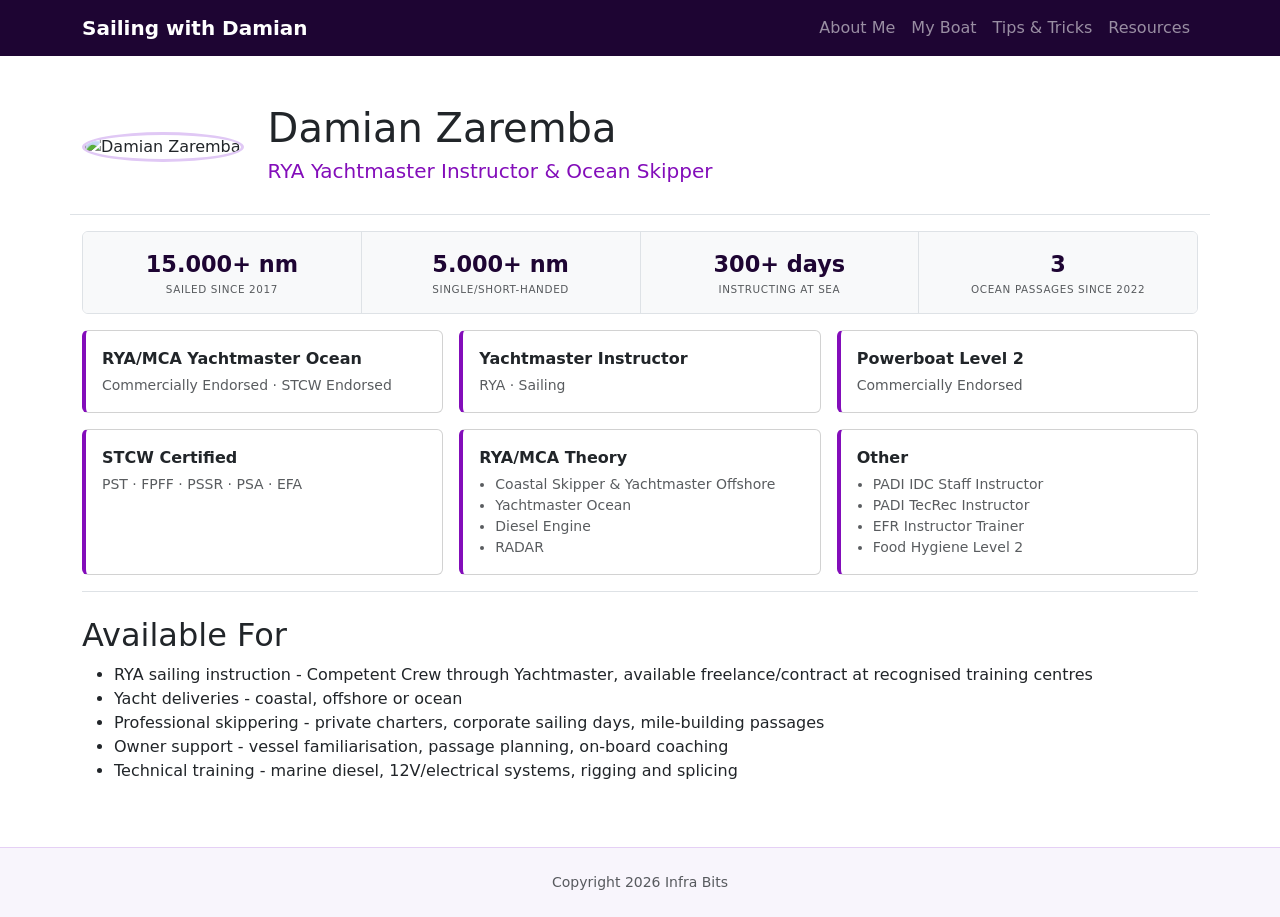
==== index.html @ 9dd18ebf "Auto updated site" ====
<!doctype html><html lang=en-gb><head><meta name=generator content="Hugo 0.165.0"><meta charset=UTF-8><meta name=viewport content="width=device-width,initial-scale=1"><meta name=description content="Commercially endorsed RYA Yachtmaster Instructor and professional skipper, based in the Netherlands and available for tuition, deliveries, and skippering."><title>Sailing with Damian</title><link rel=stylesheet href=https://cdn.jsdelivr.net/npm/bootstrap@5.3.8/dist/css/bootstrap.min.css><link rel=stylesheet href=/css/style.css><meta property="og:title" content="Sailing with Damian"><meta property="og:description" content="Commercially endorsed RYA Yachtmaster Instructor and professional skipper, based in the Netherlands and available for tuition, deliveries, and skippering."><meta property="og:url" content="https://sailingwithdamian.eu/"><meta property="og:type" content="website"><meta property="og:site_name" content="Sailing with Damian"><meta property="og:image" content="https://sailingwithdamian.eu/images/damian.jpg"><meta name=twitter:card content="summary_large_image"><meta name=twitter:title content="Sailing with Damian"><meta name=twitter:description content="Commercially endorsed RYA Yachtmaster Instructor and professional skipper, based in the Netherlands and available for tuition, deliveries, and skippering."><meta name=twitter:image content="https://sailingwithdamian.eu/images/damian.jpg"><script type=application/ld+json>[{"@context":"https://schema.org","@type":"SiteNavigationElement","name":"About Me","url":"https://sailingwithdamian.eu/"},{"@context":"https://schema.org","@type":"SiteNavigationElement","name":"My Boat","url":"https://sailingwithdamian.eu/boat/"},{"@context":"https://schema.org","@type":"SiteNavigationElement","name":"Tips \u0026 Tricks","url":"https://sailingwithdamian.eu/tips-and-tricks/"},{"@context":"https://schema.org","@type":"SiteNavigationElement","name":"Resources","url":"https://sailingwithdamian.eu/resources/"}]</script></head><body class="d-flex flex-column min-vh-100"><nav class="navbar navbar-expand-md navbar-dark site-navbar"><div class=container><a class="navbar-brand fw-semibold" href=/>Sailing with Damian</a>
<button class=navbar-toggler type=button data-bs-toggle=collapse data-bs-target=#mainNav aria-controls=mainNav aria-expanded=false aria-label="Toggle navigation">
<span class=navbar-toggler-icon></span></button><div class="collapse navbar-collapse" id=mainNav><ul class="navbar-nav ms-auto"><li class=nav-item><a class=nav-link href=/>About Me</a></li><li class=nav-item><a class=nav-link href=/boat/>My Boat</a></li><li class=nav-item><a class=nav-link href=/tips-and-tricks/>Tips & Tricks</a></li><li class=nav-item><a class=nav-link href=/resources/>Resources</a></li></ul></div></div></nav><main class="container py-5 flex-grow-1"><div class="row align-items-center mb-3 pb-4 border-bottom"><div class=col-auto><img src=/images/damian.jpg alt="Damian Zaremba" class="profile-photo rounded-circle"></div><div class=col><h1 class=mb-1>Damian Zaremba</h1><p class="fs-5 text-accent fw-medium mb-1">RYA Yachtmaster Instructor & Ocean Skipper</p></div></div><div class="row g-0 rounded border overflow-hidden mb-3"><div class="col stat-cell text-center py-3 px-2 bg-light"><div class="stat-value fw-bold">15.000+ nm</div><div class="stat-label text-muted text-uppercase">Sailed since 2017</div></div><div class="col stat-cell text-center py-3 px-2 bg-light"><div class="stat-value fw-bold">5.000+ nm</div><div class="stat-label text-muted text-uppercase">Single/short-handed</div></div><div class="col stat-cell text-center py-3 px-2 bg-light"><div class="stat-value fw-bold">300+ days</div><div class="stat-label text-muted text-uppercase">Instructing at sea</div></div><div class="col stat-cell text-center py-3 px-2 bg-light"><div class="stat-value fw-bold">3</div><div class="stat-label text-muted text-uppercase">Ocean passages since 2022</div></div></div><div class=mb-3><div class="row row-cols-1 row-cols-sm-2 row-cols-lg-3 g-3"><div class=col><div class="card h-100 qual-card"><div class="card-body py-3"><div class="fw-semibold mb-1">RYA/MCA Yachtmaster Ocean</div><div class="text-muted small">Commercially Endorsed · STCW Endorsed</div></div></div></div><div class=col><div class="card h-100 qual-card"><div class="card-body py-3"><div class="fw-semibold mb-1">Yachtmaster Instructor</div><div class="text-muted small">RYA · Sailing</div></div></div></div><div class=col><div class="card h-100 qual-card"><div class="card-body py-3"><div class="fw-semibold mb-1">Powerboat Level 2</div><div class="text-muted small">Commercially Endorsed</div></div></div></div><div class=col><div class="card h-100 qual-card"><div class="card-body py-3"><div class="fw-semibold mb-1">STCW Certified</div><div class="text-muted small">PST · FPFF · PSSR · PSA · EFA</div></div></div></div><div class=col><div class="card h-100 qual-card"><div class="card-body py-3"><div class="fw-semibold mb-1">RYA/MCA Theory</div><ul class="text-muted small mb-0 ps-3"><li>Coastal Skipper & Yachtmaster Offshore</li><li>Yachtmaster Ocean</li><li>Diesel Engine</li><li>RADAR</li></ul></div></div></div><div class=col><div class="card h-100 qual-card"><div class="card-body py-3"><div class="fw-semibold mb-1">Other</div><ul class="text-muted small mb-0 ps-3"><li>PADI IDC Staff Instructor</li><li>PADI TecRec Instructor</li><li>EFR Instructor Trainer</li><li>Food Hygiene Level 2</li></ul></div></div></div></div></div><div class="pt-4 border-top mb-3"><h2 class=mb-2>Available For</h2><ul><li>RYA sailing instruction - Competent Crew through Yachtmaster, available freelance/contract at recognised training centres</li><li>Yacht deliveries - coastal, offshore or ocean</li><li>Professional skippering - private charters, corporate sailing days, mile-building passages</li><li>Owner support - vessel familiarisation, passage planning, on-board coaching</li><li>Technical training - marine diesel, 12V/electrical systems, rigging and splicing</li></ul></div><div class=cf-turnstile data-sitekey=0x4AAAAAACzlrWRlqvVtAQk9 data-callback=reveal_contact_block></div><div class="pt-4 border-top mb-3" id=contact-block style=display:none><h2 class=mb-2>Contact</h2><ul class=list-unstyled id=contact-details><li class=mb-1><span class="text-muted small d-block">Email</span>
<a class=obf data-h=9dd99dadb5b07ba5a2b0e3cde097c5cddae2bfe2a8c8d4ad98dc95aeaaa2af6fa6b8 data-v=94d9a1aaa2af81b4a2ace6d5e0bec9d5e5debad5aebacca75edda9></a></li><li class=mb-1><span class="text-muted small d-block">WhatsApp (Phone)</span>
<a class=obf data-h=a4dda07b6c7472777975b3a2a4878ba4 data-v=5bab65617779737a6179ac9cab8f></a></li></ul></div></main><footer class="site-footer py-4 mt-auto"><div class="container text-center"><p class="mb-0 text-muted small">Copyright 2026 Infra Bits</p></div></footer><script src=https://cdn.jsdelivr.net/npm/bootstrap@5.3.8/dist/js/bootstrap.bundle.min.js></script><script src=https://challenges.cloudflare.com/turnstile/v0/api.js async defer></script><script>let _substitution_key="0x4AAAAAACzlrWRlqvVtAQk9";function _unmask_value(e){for(var s,o,n="",t=0;t<e.length;t+=2)s=parseInt(e.substr(t,2),16),o=_substitution_key.charCodeAt(t/2%_substitution_key.length),n+=String.fromCharCode((s-o+256)%256);return n}function reveal_contact_block(){document.getElementById("contact-details").querySelectorAll("a.obf").forEach(function(e){e.dataset.v&&(e.textContent=_unmask_value(e.dataset.v)),e.dataset.h&&(e.href=_unmask_value(e.dataset.h))}),document.getElementById("contact-block").style.display="block"}</script></body></html>
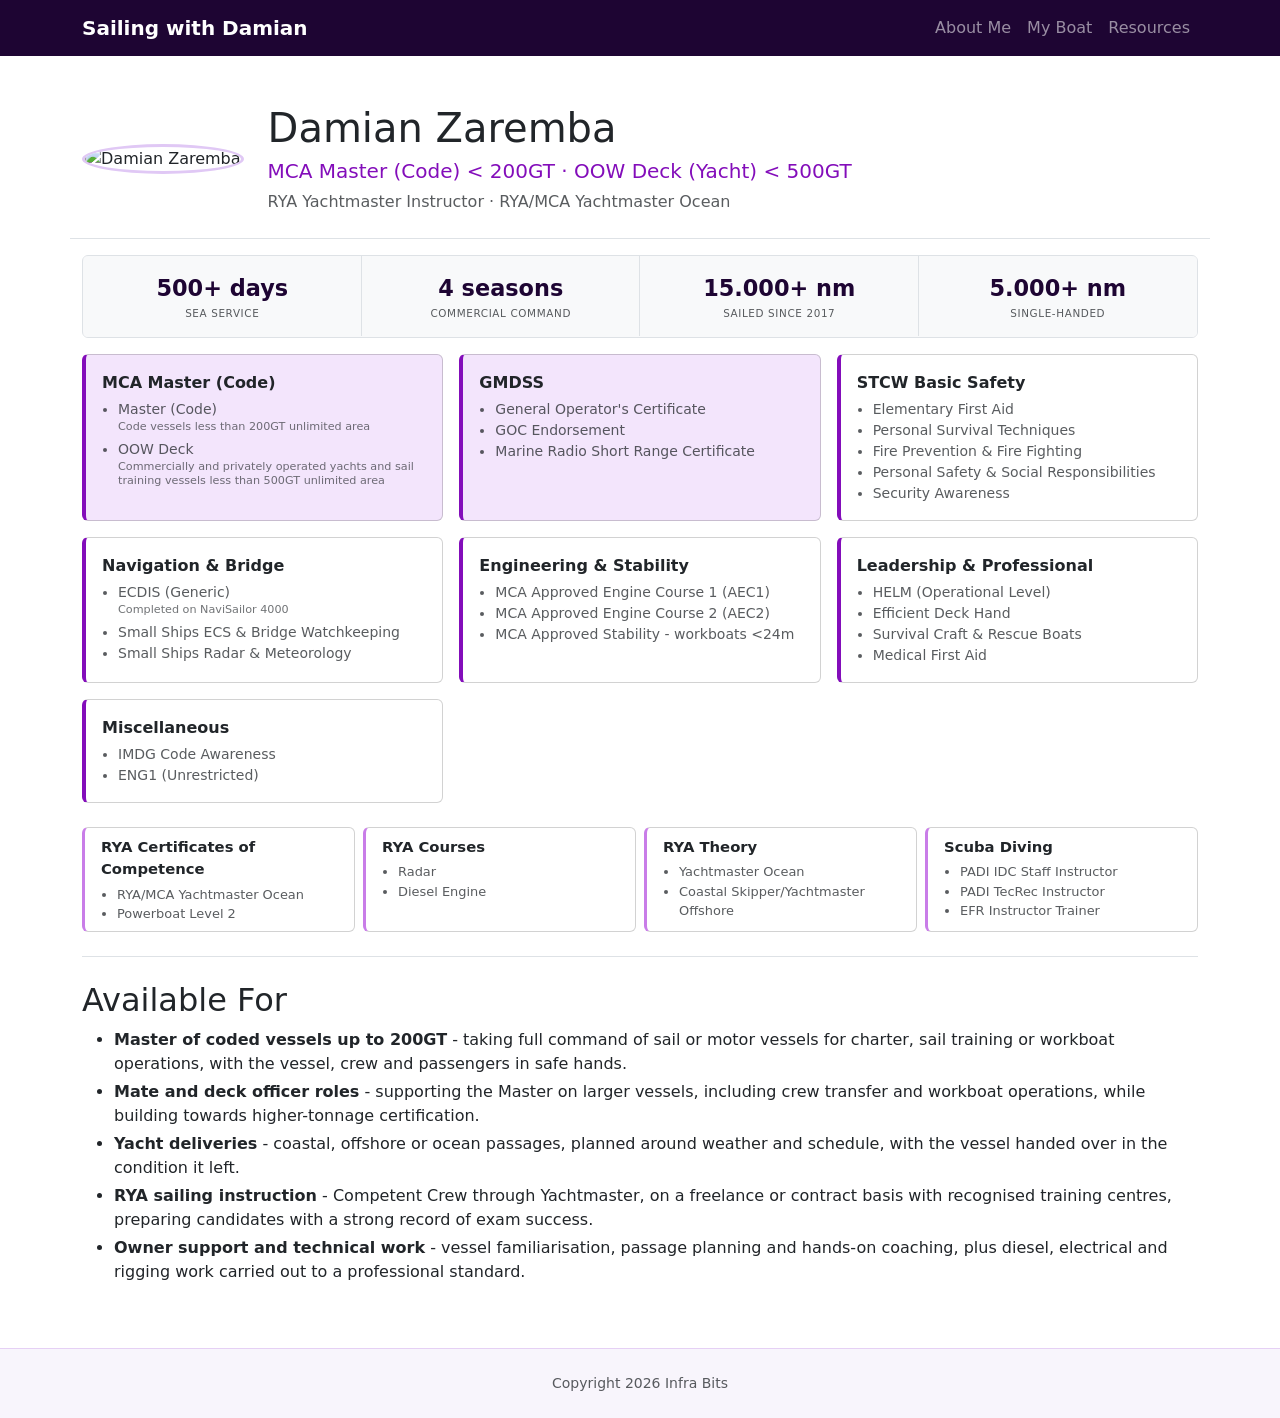
==== commit 9b4e75f0: "Auto updated site" ====
--- a/index.html
+++ b/index.html
@@ -1,5 +1,5 @@
-<!doctype html><html lang=en-gb><head><meta name=generator content="Hugo 0.165.0"><meta charset=UTF-8><meta name=viewport content="width=device-width,initial-scale=1"><meta name=description content="Commercially endorsed RYA Yachtmaster Instructor and professional skipper, based in the Netherlands and available for tuition, deliveries, and skippering."><title>Sailing with Damian</title><link rel=stylesheet href=https://cdn.jsdelivr.net/npm/bootstrap@5.3.8/dist/css/bootstrap.min.css><link rel=stylesheet href=/css/style.css><meta property="og:title" content="Sailing with Damian"><meta property="og:description" content="Commercially endorsed RYA Yachtmaster Instructor and professional skipper, based in the Netherlands and available for tuition, deliveries, and skippering."><meta property="og:url" content="https://sailingwithdamian.eu/"><meta property="og:type" content="website"><meta property="og:site_name" content="Sailing with Damian"><meta property="og:image" content="https://sailingwithdamian.eu/images/damian.jpg"><meta name=twitter:card content="summary_large_image"><meta name=twitter:title content="Sailing with Damian"><meta name=twitter:description content="Commercially endorsed RYA Yachtmaster Instructor and professional skipper, based in the Netherlands and available for tuition, deliveries, and skippering."><meta name=twitter:image content="https://sailingwithdamian.eu/images/damian.jpg"><script type=application/ld+json>[{"@context":"https://schema.org","@type":"SiteNavigationElement","name":"About Me","url":"https://sailingwithdamian.eu/"},{"@context":"https://schema.org","@type":"SiteNavigationElement","name":"My Boat","url":"https://sailingwithdamian.eu/boat/"},{"@context":"https://schema.org","@type":"SiteNavigationElement","name":"Tips \u0026 Tricks","url":"https://sailingwithdamian.eu/tips-and-tricks/"},{"@context":"https://schema.org","@type":"SiteNavigationElement","name":"Resources","url":"https://sailingwithdamian.eu/resources/"}]</script></head><body class="d-flex flex-column min-vh-100"><nav class="navbar navbar-expand-md navbar-dark site-navbar"><div class=container><a class="navbar-brand fw-semibold" href=/>Sailing with Damian</a>
+<!doctype html><html lang=en-gb><head><meta name=generator content="Hugo 0.167.0"><meta charset=UTF-8><meta name=viewport content="width=device-width,initial-scale=1"><meta name=description content="MCA Master (Code) <200GT and RYA Yachtmaster Instructor with four seasons in command of coded commercial vessels. Based in the Netherlands, available for skipper, mate, delivery and instruction work."><title>Sailing with Damian</title><link rel=stylesheet href=https://cdn.jsdelivr.net/npm/bootstrap@5.3.8/dist/css/bootstrap.min.css><link rel=stylesheet href=/css/style.css><meta property="og:title" content="Sailing with Damian"><meta property="og:description" content="MCA Master (Code) <200GT and RYA Yachtmaster Instructor with four seasons in command of coded commercial vessels. Based in the Netherlands, available for skipper, mate, delivery and instruction work."><meta property="og:url" content="https://sailingwithdamian.eu/"><meta property="og:type" content="website"><meta property="og:site_name" content="Sailing with Damian"><meta property="og:image" content="https://sailingwithdamian.eu/images/damian.jpg"><meta name=twitter:card content="summary_large_image"><meta name=twitter:title content="Sailing with Damian"><meta name=twitter:description content="MCA Master (Code) <200GT and RYA Yachtmaster Instructor with four seasons in command of coded commercial vessels. Based in the Netherlands, available for skipper, mate, delivery and instruction work."><meta name=twitter:image content="https://sailingwithdamian.eu/images/damian.jpg"><script type=application/ld+json>[{"@context":"https://schema.org","@type":"SiteNavigationElement","name":"About Me","url":"https://sailingwithdamian.eu/"},{"@context":"https://schema.org","@type":"SiteNavigationElement","name":"My Boat","url":"https://sailingwithdamian.eu/boat/"},{"@context":"https://schema.org","@type":"SiteNavigationElement","name":"Tips \u0026 Tricks","url":"https://sailingwithdamian.eu/tips-and-tricks/"},{"@context":"https://schema.org","@type":"SiteNavigationElement","name":"Resources","url":"https://sailingwithdamian.eu/resources/"}]</script></head><body class="d-flex flex-column min-vh-100"><nav class="navbar navbar-expand-md navbar-dark site-navbar"><div class=container><a class="navbar-brand fw-semibold" href=/>Sailing with Damian</a>
 <button class=navbar-toggler type=button data-bs-toggle=collapse data-bs-target=#mainNav aria-controls=mainNav aria-expanded=false aria-label="Toggle navigation">
-<span class=navbar-toggler-icon></span></button><div class="collapse navbar-collapse" id=mainNav><ul class="navbar-nav ms-auto"><li class=nav-item><a class=nav-link href=/>About Me</a></li><li class=nav-item><a class=nav-link href=/boat/>My Boat</a></li><li class=nav-item><a class=nav-link href=/tips-and-tricks/>Tips & Tricks</a></li><li class=nav-item><a class=nav-link href=/resources/>Resources</a></li></ul></div></div></nav><main class="container py-5 flex-grow-1"><div class="row align-items-center mb-3 pb-4 border-bottom"><div class=col-auto><img src=/images/damian.jpg alt="Damian Zaremba" class="profile-photo rounded-circle"></div><div class=col><h1 class=mb-1>Damian Zaremba</h1><p class="fs-5 text-accent fw-medium mb-1">RYA Yachtmaster Instructor & Ocean Skipper</p></div></div><div class="row g-0 rounded border overflow-hidden mb-3"><div class="col stat-cell text-center py-3 px-2 bg-light"><div class="stat-value fw-bold">15.000+ nm</div><div class="stat-label text-muted text-uppercase">Sailed since 2017</div></div><div class="col stat-cell text-center py-3 px-2 bg-light"><div class="stat-value fw-bold">5.000+ nm</div><div class="stat-label text-muted text-uppercase">Single/short-handed</div></div><div class="col stat-cell text-center py-3 px-2 bg-light"><div class="stat-value fw-bold">300+ days</div><div class="stat-label text-muted text-uppercase">Instructing at sea</div></div><div class="col stat-cell text-center py-3 px-2 bg-light"><div class="stat-value fw-bold">3</div><div class="stat-label text-muted text-uppercase">Ocean passages since 2022</div></div></div><div class=mb-3><div class="row row-cols-1 row-cols-sm-2 row-cols-lg-3 g-3"><div class=col><div class="card h-100 qual-card"><div class="card-body py-3"><div class="fw-semibold mb-1">RYA/MCA Yachtmaster Ocean</div><div class="text-muted small">Commercially Endorsed · STCW Endorsed</div></div></div></div><div class=col><div class="card h-100 qual-card"><div class="card-body py-3"><div class="fw-semibold mb-1">Yachtmaster Instructor</div><div class="text-muted small">RYA · Sailing</div></div></div></div><div class=col><div class="card h-100 qual-card"><div class="card-body py-3"><div class="fw-semibold mb-1">Powerboat Level 2</div><div class="text-muted small">Commercially Endorsed</div></div></div></div><div class=col><div class="card h-100 qual-card"><div class="card-body py-3"><div class="fw-semibold mb-1">STCW Certified</div><div class="text-muted small">PST · FPFF · PSSR · PSA · EFA</div></div></div></div><div class=col><div class="card h-100 qual-card"><div class="card-body py-3"><div class="fw-semibold mb-1">RYA/MCA Theory</div><ul class="text-muted small mb-0 ps-3"><li>Coastal Skipper & Yachtmaster Offshore</li><li>Yachtmaster Ocean</li><li>Diesel Engine</li><li>RADAR</li></ul></div></div></div><div class=col><div class="card h-100 qual-card"><div class="card-body py-3"><div class="fw-semibold mb-1">Other</div><ul class="text-muted small mb-0 ps-3"><li>PADI IDC Staff Instructor</li><li>PADI TecRec Instructor</li><li>EFR Instructor Trainer</li><li>Food Hygiene Level 2</li></ul></div></div></div></div></div><div class="pt-4 border-top mb-3"><h2 class=mb-2>Available For</h2><ul><li>RYA sailing instruction - Competent Crew through Yachtmaster, available freelance/contract at recognised training centres</li><li>Yacht deliveries - coastal, offshore or ocean</li><li>Professional skippering - private charters, corporate sailing days, mile-building passages</li><li>Owner support - vessel familiarisation, passage planning, on-board coaching</li><li>Technical training - marine diesel, 12V/electrical systems, rigging and splicing</li></ul></div><div class=cf-turnstile data-sitekey=0x4AAAAAACzlrWRlqvVtAQk9 data-callback=reveal_contact_block></div><div class="pt-4 border-top mb-3" id=contact-block style=display:none><h2 class=mb-2>Contact</h2><ul class=list-unstyled id=contact-details><li class=mb-1><span class="text-muted small d-block">Email</span>
+<span class=navbar-toggler-icon></span></button><div class="collapse navbar-collapse" id=mainNav><ul class="navbar-nav ms-auto"><li class=nav-item><a class=nav-link href=/>About Me</a></li><li class=nav-item><a class=nav-link href=/boat/>My Boat</a></li><li class=nav-item><a class=nav-link href=/resources/>Resources</a></li></ul></div></div></nav><main class="container py-5 flex-grow-1"><div class="row align-items-center mb-3 pb-4 border-bottom"><div class=col-auto><img src=/images/damian.jpg alt="Damian Zaremba" class="profile-photo rounded-circle"></div><div class=col><h1 class=mb-1>Damian Zaremba</h1><p class="fs-5 text-accent fw-medium mb-1">MCA Master (Code) &lt; 200GT · OOW Deck (Yacht) &lt; 500GT</p><p class="text-muted mb-0">RYA Yachtmaster Instructor · RYA/MCA Yachtmaster Ocean</p></div></div><div class="row g-0 rounded border overflow-hidden mb-3"><div class="col-6 col-md stat-cell text-center py-3 px-2 bg-light"><div class="stat-value fw-bold">500+ days</div><div class="stat-label text-muted text-uppercase">Sea service</div></div><div class="col-6 col-md stat-cell text-center py-3 px-2 bg-light"><div class="stat-value fw-bold">4 seasons</div><div class="stat-label text-muted text-uppercase">Commercial command</div></div><div class="col-6 col-md stat-cell text-center py-3 px-2 bg-light"><div class="stat-value fw-bold">15.000+ nm</div><div class="stat-label text-muted text-uppercase">Sailed since 2017</div></div><div class="col-6 col-md stat-cell text-center py-3 px-2 bg-light"><div class="stat-value fw-bold">5.000+ nm</div><div class="stat-label text-muted text-uppercase">Single-handed</div></div></div><div class="mb-4 cert-group"><h2 class="h4 mb-3"></h2><div class="row row-cols-1 row-cols-sm-2 row-cols-lg-3 g-3"><div class=col><div class="card h-100 qual-card qual-card-primary"><div class="card-body py-3"><div class="fw-semibold mb-1">MCA Master (Code)</div><ul class="text-muted small mb-0 ps-3"><li>Master (Code)<span class="cert-note d-block">Code vessels less than 200GT unlimited area</span></li><li>OOW Deck<span class="cert-note d-block">Commercially and privately operated yachts and sail training vessels less than 500GT unlimited area</span></li></ul></div></div></div><div class=col><div class="card h-100 qual-card qual-card-primary"><div class="card-body py-3"><div class="fw-semibold mb-1">GMDSS</div><ul class="text-muted small mb-0 ps-3"><li>General Operator's Certificate</li><li>GOC Endorsement</li><li>Marine Radio Short Range Certificate</li></ul></div></div></div><div class=col><div class="card h-100 qual-card"><div class="card-body py-3"><div class="fw-semibold mb-1">STCW Basic Safety</div><ul class="text-muted small mb-0 ps-3"><li>Elementary First Aid</li><li>Personal Survival Techniques</li><li>Fire Prevention & Fire Fighting</li><li>Personal Safety & Social Responsibilities</li><li>Security Awareness</li></ul></div></div></div><div class=col><div class="card h-100 qual-card"><div class="card-body py-3"><div class="fw-semibold mb-1">Navigation & Bridge</div><ul class="text-muted small mb-0 ps-3"><li>ECDIS (Generic)<span class="cert-note d-block">Completed on NaviSailor 4000</span></li><li>Small Ships ECS & Bridge Watchkeeping</li><li>Small Ships Radar & Meteorology</li></ul></div></div></div><div class=col><div class="card h-100 qual-card"><div class="card-body py-3"><div class="fw-semibold mb-1">Engineering & Stability</div><ul class="text-muted small mb-0 ps-3"><li>MCA Approved Engine Course 1 (AEC1)</li><li>MCA Approved Engine Course 2 (AEC2)</li><li>MCA Approved Stability - workboats &lt;24m</li></ul></div></div></div><div class=col><div class="card h-100 qual-card"><div class="card-body py-3"><div class="fw-semibold mb-1">Leadership & Professional</div><ul class="text-muted small mb-0 ps-3"><li>HELM (Operational Level)</li><li>Efficient Deck Hand</li><li>Survival Craft & Rescue Boats</li><li>Medical First Aid</li></ul></div></div></div><div class=col><div class="card h-100 qual-card"><div class="card-body py-3"><div class="fw-semibold mb-1">Miscellaneous</div><ul class="text-muted small mb-0 ps-3"><li>IMDG Code Awareness</li><li>ENG1 (Unrestricted)</li></ul></div></div></div></div></div><div class="mb-4 cert-group cert-group-secondary"><h2 class="h6 text-muted text-uppercase mb-3"></h2><div class="row row-cols-1 row-cols-sm-2 row-cols-lg-4 g-2"><div class=col><div class="card h-100 qual-card"><div class="card-body py-2"><div class="fw-semibold mb-1">RYA Certificates of Competence</div><ul class="text-muted small mb-0 ps-3"><li>RYA/MCA Yachtmaster Ocean</li><li>Powerboat Level 2</li></ul></div></div></div><div class=col><div class="card h-100 qual-card"><div class="card-body py-2"><div class="fw-semibold mb-1">RYA Courses</div><ul class="text-muted small mb-0 ps-3"><li>Radar</li><li>Diesel Engine</li></ul></div></div></div><div class=col><div class="card h-100 qual-card"><div class="card-body py-2"><div class="fw-semibold mb-1">RYA Theory</div><ul class="text-muted small mb-0 ps-3"><li>Yachtmaster Ocean</li><li>Coastal Skipper/Yachtmaster Offshore</li></ul></div></div></div><div class=col><div class="card h-100 qual-card"><div class="card-body py-2"><div class="fw-semibold mb-1">Scuba Diving</div><ul class="text-muted small mb-0 ps-3"><li>PADI IDC Staff Instructor</li><li>PADI TecRec Instructor</li><li>EFR Instructor Trainer</li></ul></div></div></div></div></div><div class="pt-4 border-top mb-3"><h2 class=mb-2>Available For</h2><ul><li class=mb-1><strong>Master of coded vessels up to 200GT</strong> - taking full command of sail or motor vessels for charter, sail training or workboat operations, with the vessel, crew and passengers in safe hands.</li><li class=mb-1><strong>Mate and deck officer roles</strong> - supporting the Master on larger vessels, including crew transfer and workboat operations, while building towards higher-tonnage certification.</li><li class=mb-1><strong>Yacht deliveries</strong> - coastal, offshore or ocean passages, planned around weather and schedule, with the vessel handed over in the condition it left.</li><li class=mb-1><strong>RYA sailing instruction</strong> - Competent Crew through Yachtmaster, on a freelance or contract basis with recognised training centres, preparing candidates with a strong record of exam success.</li><li class=mb-1><strong>Owner support and technical work</strong> - vessel familiarisation, passage planning and hands-on coaching, plus diesel, electrical and rigging work carried out to a professional standard.</li></ul></div><div class=cf-turnstile data-sitekey=0x4AAAAAACzlrWRlqvVtAQk9 data-callback=reveal_contact_block></div><div class="pt-4 border-top mb-3" id=contact-block style=display:none><h2 class=mb-2>Contact</h2><ul class=list-unstyled id=contact-details><li class=mb-1><span class="text-muted small d-block">Email</span>
 <a class=obf data-h=9dd99dadb5b07ba5a2b0e3cde097c5cddae2bfe2a8c8d4ad98dc95aeaaa2af6fa6b8 data-v=94d9a1aaa2af81b4a2ace6d5e0bec9d5e5debad5aebacca75edda9></a></li><li class=mb-1><span class="text-muted small d-block">WhatsApp (Phone)</span>
 <a class=obf data-h=a4dda07b6c7472777975b3a2a4878ba4 data-v=5bab65617779737a6179ac9cab8f></a></li></ul></div></main><footer class="site-footer py-4 mt-auto"><div class="container text-center"><p class="mb-0 text-muted small">Copyright 2026 Infra Bits</p></div></footer><script src=https://cdn.jsdelivr.net/npm/bootstrap@5.3.8/dist/js/bootstrap.bundle.min.js></script><script src=https://challenges.cloudflare.com/turnstile/v0/api.js async defer></script><script>let _substitution_key="0x4AAAAAACzlrWRlqvVtAQk9";function _unmask_value(e){for(var s,o,n="",t=0;t<e.length;t+=2)s=parseInt(e.substr(t,2),16),o=_substitution_key.charCodeAt(t/2%_substitution_key.length),n+=String.fromCharCode((s-o+256)%256);return n}function reveal_contact_block(){document.getElementById("contact-details").querySelectorAll("a.obf").forEach(function(e){e.dataset.v&&(e.textContent=_unmask_value(e.dataset.v)),e.dataset.h&&(e.href=_unmask_value(e.dataset.h))}),document.getElementById("contact-block").style.display="block"}</script></body></html>
